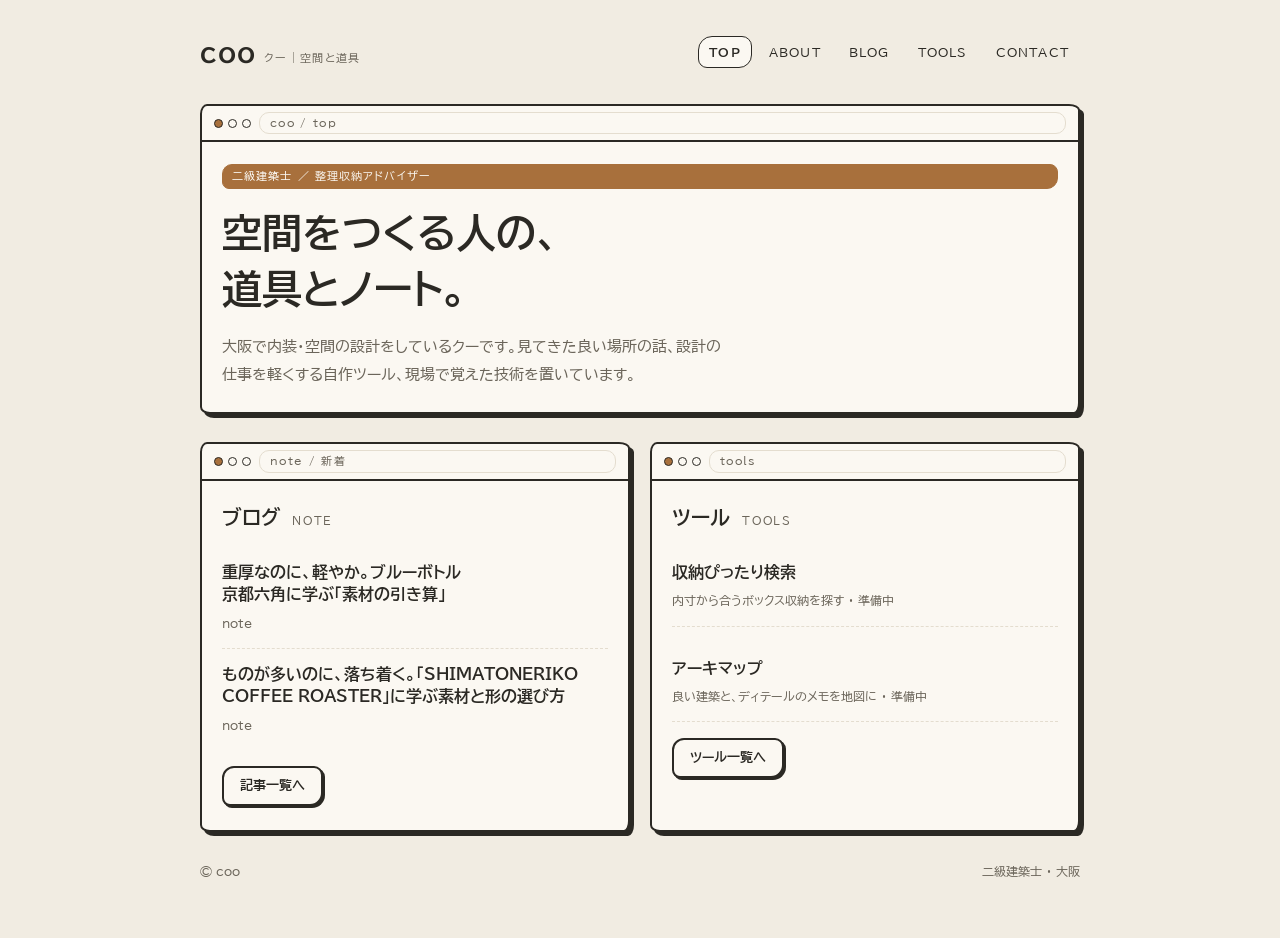
==== index.html @ 0db5dba6 "サイト初版" ====
<!doctype html>
<html lang="ja">
<head>
<meta charset="utf-8">
<meta name="viewport" content="width=device-width, initial-scale=1, viewport-fit=cover">
<title>coo｜空間と道具</title>
<meta name="description" content="大阪の内装・空間設計者クーの、ブログと設計者向けツール。">
<meta property="og:title" content="coo｜空間と道具">
<meta property="og:description" content="大阪の内装・空間設計者クーの、ブログと設計者向けツール。">
<meta property="og:type" content="website">
<link rel="preconnect" href="https://fonts.googleapis.com">
<link rel="stylesheet" href="https://fonts.googleapis.com/css2?family=BIZ+UDPGothic:wght@400;700&display=swap">
<link rel="stylesheet" href="assets/style.css">
</head>
<body>
<div class="wrap">
  <header class="head">
    <a class="logo" href="index.html">coo<small>クー｜空間と道具</small></a>
    <nav>
      <a href="index.html" aria-current="page">TOP</a>
      <a href="about.html">ABOUT</a>
      <a href="blog.html">BLOG</a>
      <a href="tools.html">TOOLS</a>
      <a href="contact.html">CONTACT</a>
    </nav>
  </header>
<main class="page">
  <section class="win hero">
    <div class="bar"><span class="dots"><i></i><i></i><i></i></span><span class="url">coo / top</span></div>
    <div class="body">
      <span class="tag oak">二級建築士 ／ 整理収納アドバイザー</span>
      <h1>空間をつくる人の、<br>道具とノート。</h1>
      <p class="lead">大阪で内装・空間の設計をしているクーです。見てきた良い場所の話、設計の仕事を軽くする自作ツール、現場で覚えた技術を置いています。</p>
    </div>
  </section>
  <div class="grid">
  <section class="win ">
    <div class="bar"><span class="dots"><i></i><i></i><i></i></span><span class="url">note / 新着</span></div>
    <div class="body">
      <div class="sec-title"><h2>ブログ</h2><span>NOTE</span></div>
      <div class="posts" data-limit="3"></div>
      <a class="btn" href="blog.html">記事一覧へ</a>
    </div>
  </section>
  <section class="win ">
    <div class="bar"><span class="dots"><i></i><i></i><i></i></span><span class="url">tools</span></div>
    <div class="body">
      <div class="sec-title"><h2>ツール</h2><span>TOOLS</span></div>
      <div class="post"><h3>収納ぴったり検索</h3><span class="meta">内寸から合うボックス収納を探す ・ 準備中</span></div>
      <div class="post"><h3>アーキマップ</h3><span class="meta">良い建築と、ディテールのメモを地図に ・ 準備中</span></div>
      <a class="btn" href="tools.html">ツール一覧へ</a>
    </div>
  </section>
  </div>
</main>
  <footer><span>© coo</span><span>二級建築士 ・ 大阪</span></footer>
</div>
<script src="assets/main.js"></script>
</body>
</html>
---- assets/style.css ----
/* Layout: 手描きの「窓」を積み重ねるROOMin流。1カラム中心、窓の中だけ2列 */
:root{
  --paper:#f1ece2; --win:#fbf8f2; --ink:#2b2924; --sub:#6b655a;
  --oak:#a8703c; --olive:#66704a; --line:#2b2924; --mute:#e4ddcf;
  --font:'BIZ UDPGothic','Hiragino Sans','Yu Gothic',sans-serif;
}
@media (prefers-color-scheme:dark){:root:not([data-theme="light"]){
  --paper:#1e1c19; --win:#28251f; --ink:#ece5d8; --sub:#a9a193;
  --oak:#d39a62; --olive:#a3ae80; --line:#ece5d8; --mute:#38342c; color-scheme:dark}}
:root[data-theme="dark"]{
  --paper:#1e1c19; --win:#28251f; --ink:#ece5d8; --sub:#a9a193;
  --oak:#d39a62; --olive:#a3ae80; --line:#ece5d8; --mute:#38342c; color-scheme:dark}

*{box-sizing:border-box}
body{background:var(--paper);color:var(--ink);font-family:var(--font);font-weight:400;
  font-size:15px;line-height:1.85;
  padding-left:max(16px,env(safe-area-inset-left,0px));padding-right:max(16px,env(safe-area-inset-right,0px));padding-block:20px 48px}
a{color:inherit}
.wrap{max-width:880px;margin:0 auto;display:flex;flex-direction:column;gap:28px}
h1,h2,h3{font-weight:700;margin:0;text-wrap:balance;line-height:1.4}
p{margin:0}

/* preview notice */
.notice{display:none;border:1.5px dashed var(--oak);color:var(--oak);font-size:12px;padding:8px 12px;border-radius:6px;line-height:1.6}

/* header */
.head{display:flex;flex-wrap:wrap;align-items:center;justify-content:space-between;gap:12px}
.logo{font-size:26px;font-weight:700;letter-spacing:.04em;text-decoration:none}
.logo small{font-size:11px;font-weight:400;color:var(--sub);margin-left:8px;letter-spacing:.12em}
nav{display:flex;flex-wrap:wrap;gap:6px}
nav a{font-size:12px;letter-spacing:.1em;text-decoration:none;padding:4px 10px;border:1.5px solid transparent;border-radius:14px 10px 13px 9px}
nav a[aria-current="page"]{border-color:var(--line);background:var(--win);font-weight:700}
nav a:hover{border-color:var(--line)}
nav a:focus-visible,.btn:focus-visible{outline:2px solid var(--oak);outline-offset:2px}
nav a.later{color:var(--sub)}
nav a.later::after{content:" ·4月";font-size:10px}

/* window */
.win{background:var(--win);border:2px solid var(--line);
  border-radius:7px 11px 6px 10px / 10px 6px 11px 7px;box-shadow:4px 4px 0 var(--line);min-width:0}
.bar{display:flex;align-items:center;gap:8px;border-bottom:2px solid var(--line);padding:6px 12px;font-size:11px;letter-spacing:.12em;color:var(--sub)}
.dots{display:flex;gap:5px}.dots i{width:9px;height:9px;border:1.5px solid var(--line);border-radius:50%}
.dots i:first-child{background:var(--oak)}
.bar .url{flex:1;min-width:0;border:1.5px solid var(--mute);border-radius:10px;padding:0 10px;overflow:hidden;white-space:nowrap;text-overflow:ellipsis}
.body{padding:22px 20px 24px;display:flex;flex-direction:column;gap:16px}

.hero h1{font-size:clamp(26px,6vw,40px)}
.hero .lead{color:var(--sub);max-width:34em}
.tag{display:inline-block;font-size:11px;letter-spacing:.1em;border:1.5px solid var(--line);border-radius:10px 8px 11px 7px;padding:1px 9px}
.tag.oak{background:var(--oak);color:var(--win);border-color:var(--oak)}
.tag.later{border-style:dashed;color:var(--oak);border-color:var(--oak)}

.grid{display:grid;grid-template-columns:repeat(auto-fit,minmax(240px,1fr));gap:20px}
.sec-title{display:flex;align-items:baseline;gap:12px;flex-wrap:wrap}
.sec-title h2{font-size:20px}
.sec-title span{font-size:11px;letter-spacing:.16em;color:var(--sub)}

.post{display:flex;flex-direction:column;gap:6px;text-decoration:none;padding:14px 0;border-bottom:1.5px dashed var(--mute)}
.post:last-child{border-bottom:0}
.post h3{font-size:16px}
.post:hover h3{text-decoration:underline;text-underline-offset:4px}
.meta{font-size:12px;color:var(--sub)}

.tool,.tool-win .body{display:flex;flex-direction:column;gap:10px}
.tool h3,.tool-win h3{font-size:17px}
.tool p,.tool-win .body p{font-size:14px;color:var(--sub)}
.swatch{height:96px;border:1.5px solid var(--line);border-radius:6px 9px 5px 8px;
  background:repeating-linear-gradient(90deg,var(--mute) 0 18px,transparent 18px 22px)}
.swatch.map{background:radial-gradient(circle at 30% 40%,var(--oak) 0 5px,transparent 6px),radial-gradient(circle at 70% 60%,var(--olive) 0 5px,transparent 6px),radial-gradient(circle at 55% 25%,var(--oak) 0 5px,transparent 6px),repeating-linear-gradient(0deg,var(--mute) 0 1px,transparent 1px 16px),repeating-linear-gradient(90deg,var(--mute) 0 1px,transparent 1px 16px)}
.swatch .dim{display:block}

.btn{display:inline-flex;align-items:center;gap:6px;font:inherit;font-size:13px;font-weight:700;text-decoration:none;
  border:2px solid var(--line);border-radius:12px 9px 13px 8px;padding:6px 16px;background:var(--win);color:var(--ink);cursor:pointer;box-shadow:2px 2px 0 var(--line);align-self:flex-start}
.btn:hover{transform:translate(1px,1px);box-shadow:1px 1px 0 var(--line)}
.btn[disabled]{opacity:.55;cursor:not-allowed}

/* about */
.profile{display:grid;grid-template-columns:120px 1fr;gap:20px;align-items:start}
@media (max-width:520px){.profile{grid-template-columns:1fr}}
.avatar{width:120px;max-width:100%;aspect-ratio:1;border:2px solid var(--line);border-radius:50% 46% 52% 48%;background:var(--mute);display:grid;place-items:center;font-size:12px;color:var(--sub)}
dl{display:grid;grid-template-columns:max-content 1fr;gap:6px 18px;margin:0;font-size:14px}
dt{color:var(--sub);font-variant-numeric:tabular-nums}
dd{margin:0}
.hidden-later{border:1.5px dashed var(--oak);border-radius:6px;padding:12px 14px;display:flex;flex-direction:column;gap:6px}

/* form */
form{display:flex;flex-direction:column;gap:12px;max-width:520px}
label{font-size:13px;font-weight:700;display:flex;flex-direction:column;gap:4px}
input,textarea,select{font:inherit;font-weight:400;color:var(--ink);background:var(--paper);border:1.5px solid var(--line);border-radius:6px 8px 5px 7px;padding:8px 10px;width:100%}
textarea{min-height:120px;resize:vertical}

footer{font-size:12px;color:var(--sub);display:flex;flex-wrap:wrap;gap:8px 18px;justify-content:space-between}

.page{display:flex;flex-direction:column;gap:28px}
@media (prefers-reduced-motion:no-preference){.page{animation:in .35s ease-out}}
@keyframes in{from{transform:translateY(6px)}to{transform:none}}
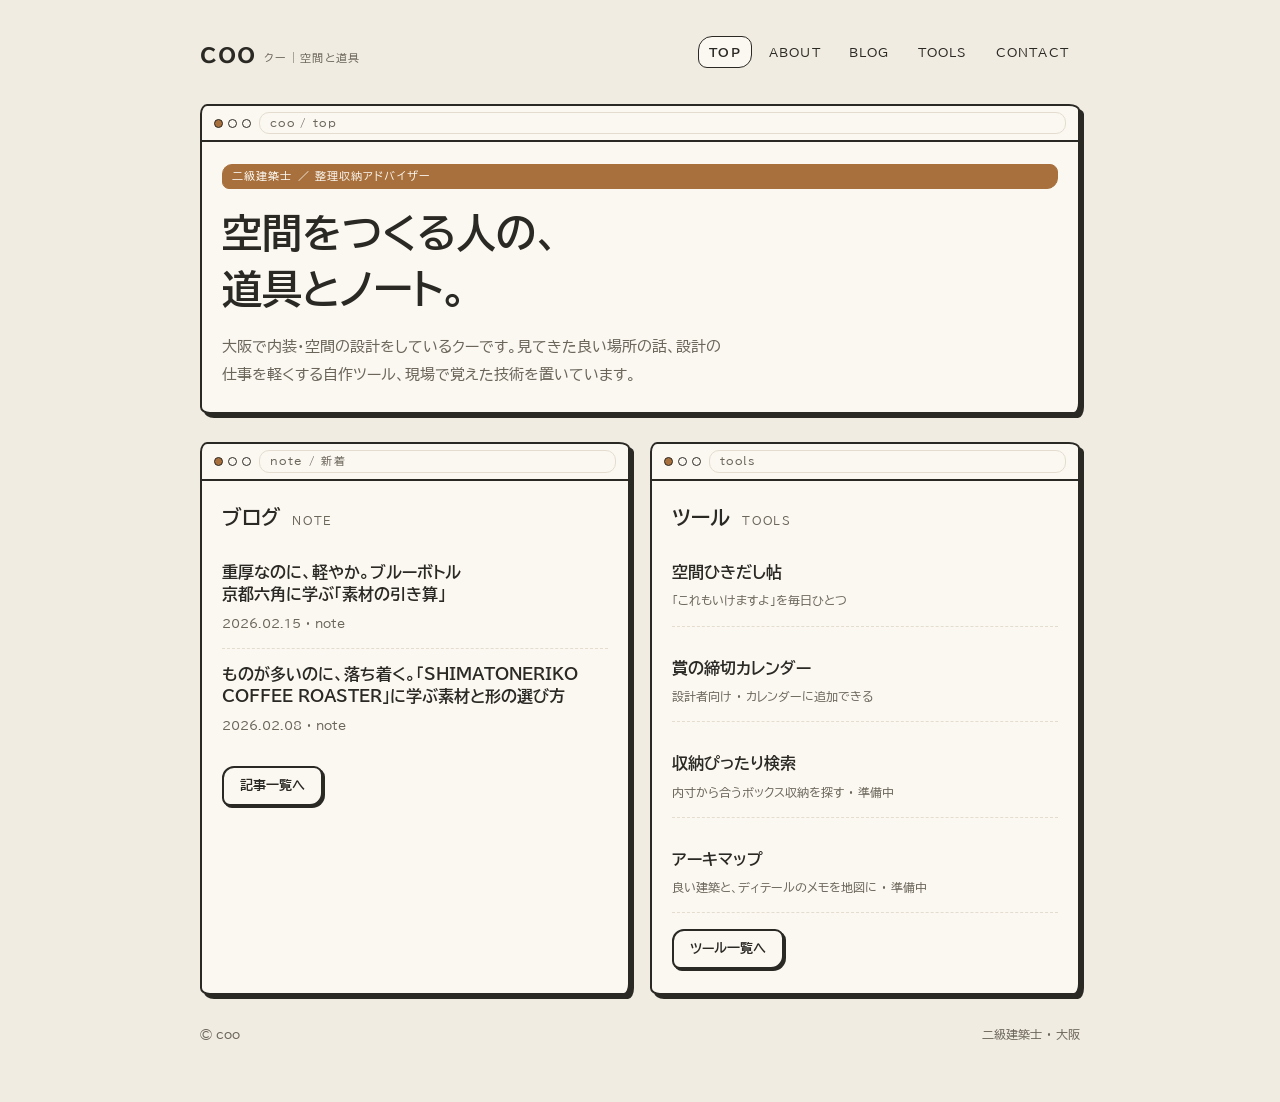
==== commit 95aa2597: "空間ひきだし帖・賞の締切カレンダー・おすすめのページと、毎日0時すぎに反映する自動処理 Co-Authored-By: Claude Opus 5.5 <noreply@anthropic.com> " ====
--- a/index.html
+++ b/index.html
@@ -46,6 +46,8 @@
     <div class="bar"><span class="dots"><i></i><i></i><i></i></span><span class="url">tools</span></div>
     <div class="body">
       <div class="sec-title"><h2>ツール</h2><span>TOOLS</span></div>
+      <a class="post" href="hikidashi.html"><h3>空間ひきだし帖</h3><span class="meta">「これもいけますよ」を毎日ひとつ</span></a>
+      <a class="post" href="awards.html"><h3>賞の締切カレンダー</h3><span class="meta">設計者向け ・ カレンダーに追加できる</span></a>
       <div class="post"><h3>収納ぴったり検索</h3><span class="meta">内寸から合うボックス収納を探す ・ 準備中</span></div>
       <div class="post"><h3>アーキマップ</h3><span class="meta">良い建築と、ディテールのメモを地図に ・ 準備中</span></div>
       <a class="btn" href="tools.html">ツール一覧へ</a>
--- a/assets/style.css
+++ b/assets/style.css
@@ -94,3 +94,40 @@
 .page{display:flex;flex-direction:column;gap:28px}
 @media (prefers-reduced-motion:no-preference){.page{animation:in .35s ease-out}}
 @keyframes in{from{transform:translateY(6px)}to{transform:none}}
+
+/* 空間ひきだし帖（hikidashi.html・awards.html・recommend.html） */
+:root{--k-item:#3E6FA8;--k-detail:#B4580C;--k-law:#3B7A57;--k-rec:#7A4F9A}
+@media (prefers-color-scheme:dark){:root:not([data-theme="light"]){--k-item:#8DB0DE;--k-detail:#E79A5E;--k-law:#86C3A0;--k-rec:#C29BDD}}
+:root[data-theme="dark"]{--k-item:#8DB0DE;--k-detail:#E79A5E;--k-law:#86C3A0;--k-rec:#C29BDD}
+.k-item{--k:var(--k-item)}.k-detail{--k:var(--k-detail)}.k-law{--k:var(--k-law)}.k-rec{--k:var(--k-rec)}
+.hk-tools{display:flex;flex-wrap:wrap;gap:8px;align-items:center}
+.hk-tools button{font:inherit;font-size:13px;font-weight:700;border:2px solid var(--k,var(--line));color:var(--k,var(--ink));background:var(--win);border-radius:12px 9px 13px 8px;padding:5px 14px;cursor:pointer;min-height:40px}
+.hk-tools button[aria-pressed="true"]{background:var(--k,var(--ink));color:var(--win)}
+.hk-tools label{flex:1 1 200px;flex-direction:row;align-items:center;gap:8px;font-weight:400;color:var(--sub);white-space:nowrap}
+.hk-tools input{min-width:0}
+.hk-tools input{max-width:260px}
+.hk-count{display:flex;gap:10px;flex-wrap:wrap}
+.hk-count span{font-size:12px;color:var(--sub)}
+.hk-count b{font-size:20px;color:var(--k);margin-left:4px}
+.hk-grid{display:grid;grid-template-columns:repeat(auto-fill,minmax(250px,1fr));gap:20px}
+.hk-card{background:var(--win);border:2px solid var(--line);border-top:7px solid var(--k);border-radius:7px 11px 6px 10px / 10px 6px 11px 7px;box-shadow:4px 4px 0 var(--line);padding:16px;display:flex;flex-direction:column;gap:8px;min-width:0}
+.hk-card .top{display:flex;justify-content:space-between;align-items:center;font-size:12px}
+.hk-card .kind{font-weight:700;color:var(--k)}
+.hk-card .no{color:var(--sub);font-variant-numeric:tabular-nums}
+.hk-card img{width:100%;max-width:100%;aspect-ratio:4/3;object-fit:contain;background:#fff;border:1.5px solid var(--mute);border-radius:6px}
+.hk-card .q{font-size:13px;color:var(--sub)}
+.hk-card .a{font-size:17px;font-weight:700;line-height:1.5;color:var(--k);overflow-wrap:anywhere}
+.hk-card .b{font-size:14px;overflow-wrap:anywhere}
+.hk-card .foot{margin-top:auto;font-size:12px;color:var(--sub);display:flex;flex-direction:column;gap:2px}
+.hk-card .foot a{color:var(--k);font-weight:700}
+.hk-empty{color:var(--sub);font-size:14px}
+.hk-notes{font-size:12px;color:var(--sub);line-height:1.8;border-top:1.5px dashed var(--mute);padding-top:12px}
+.hk-award{display:grid;grid-template-columns:7.5em 1fr;gap:4px 14px;padding:12px 0;border-bottom:1.5px dashed var(--mute)}
+.hk-award:last-child{border-bottom:0}
+.hk-award .d{font-weight:700;font-variant-numeric:tabular-nums}
+.hk-award .d small{display:block;font-weight:400;color:var(--oak);font-size:11px}
+.hk-award .n{min-width:0;overflow-wrap:anywhere}
+.hk-award .n a{font-weight:700}
+.hk-award .m{font-size:12px;color:var(--sub)}
+.hk-sub{display:flex;flex-wrap:wrap;gap:10px}
+.hk-url{font-size:12px;color:var(--sub);word-break:break-all;user-select:all;background:var(--paper);border:1.5px solid var(--mute);border-radius:6px;padding:6px 10px}
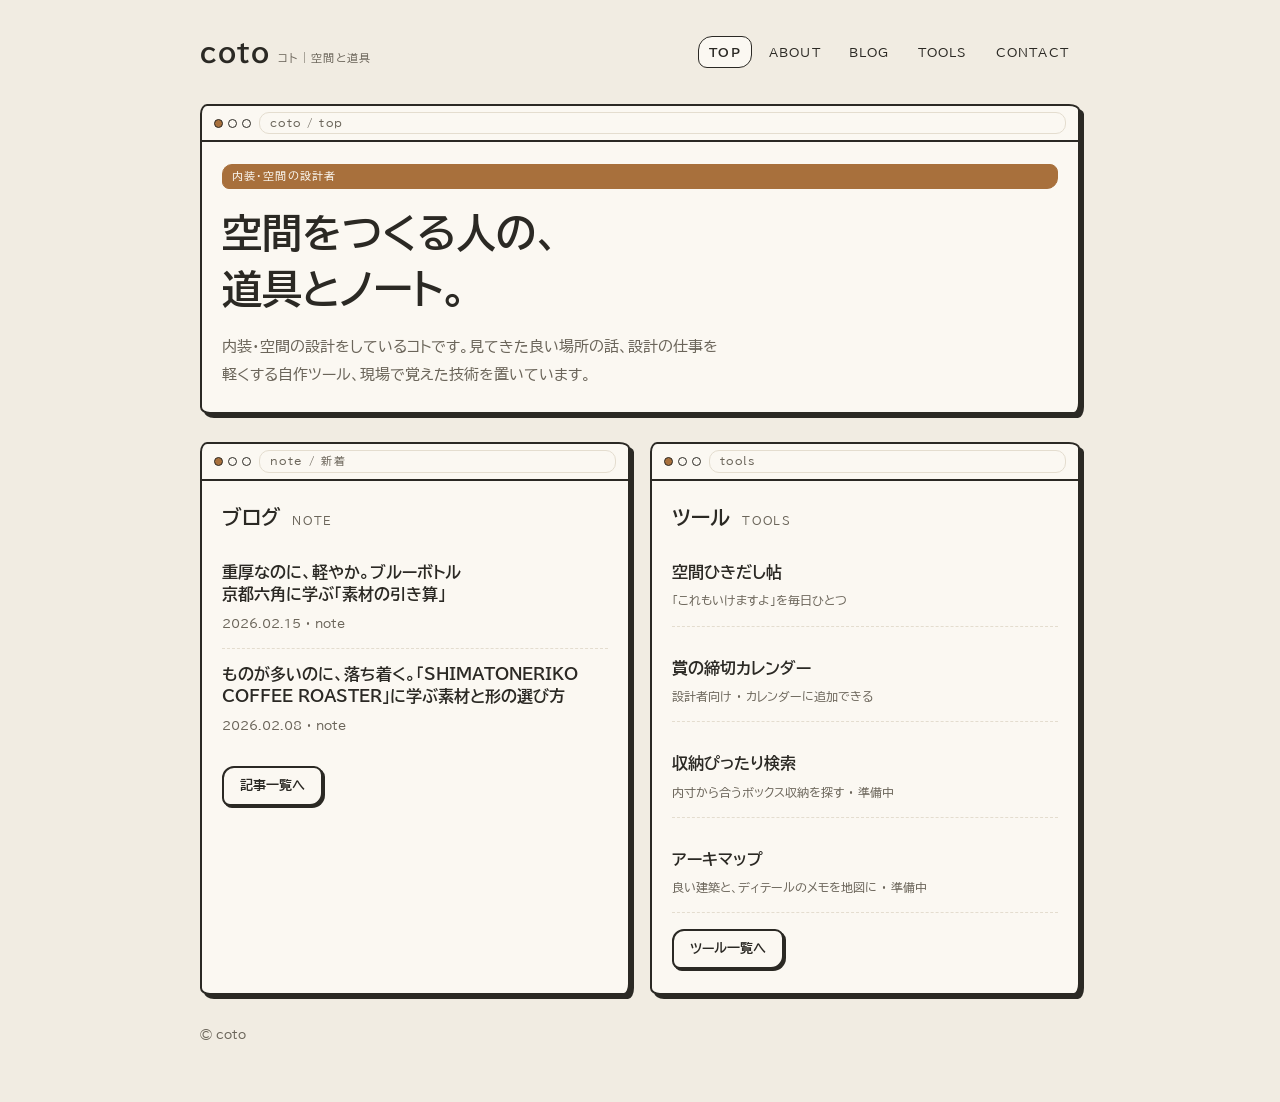
==== commit 3e163bd1: "サイト名を coto に。noteのURL更新、お問い合わせをインスタDMに、地域・資格の表記を削除" ====
--- a/index.html
+++ b/index.html
@@ -3,10 +3,10 @@
 <head>
 <meta charset="utf-8">
 <meta name="viewport" content="width=device-width, initial-scale=1, viewport-fit=cover">
-<title>coo｜空間と道具</title>
-<meta name="description" content="大阪の内装・空間設計者クーの、ブログと設計者向けツール。">
-<meta property="og:title" content="coo｜空間と道具">
-<meta property="og:description" content="大阪の内装・空間設計者クーの、ブログと設計者向けツール。">
+<title>coto｜空間と道具</title>
+<meta name="description" content="内装・空間設計者コトの、ブログと設計者向けツール。">
+<meta property="og:title" content="coto｜空間と道具">
+<meta property="og:description" content="内装・空間設計者コトの、ブログと設計者向けツール。">
 <meta property="og:type" content="website">
 <link rel="preconnect" href="https://fonts.googleapis.com">
 <link rel="stylesheet" href="https://fonts.googleapis.com/css2?family=BIZ+UDPGothic:wght@400;700&display=swap">
@@ -15,7 +15,7 @@
 <body>
 <div class="wrap">
   <header class="head">
-    <a class="logo" href="index.html">coo<small>クー｜空間と道具</small></a>
+    <a class="logo" href="index.html">coto<small>コト｜空間と道具</small></a>
     <nav>
       <a href="index.html" aria-current="page">TOP</a>
       <a href="about.html">ABOUT</a>
@@ -26,11 +26,11 @@
   </header>
 <main class="page">
   <section class="win hero">
-    <div class="bar"><span class="dots"><i></i><i></i><i></i></span><span class="url">coo / top</span></div>
+    <div class="bar"><span class="dots"><i></i><i></i><i></i></span><span class="url">coto / top</span></div>
     <div class="body">
-      <span class="tag oak">二級建築士 ／ 整理収納アドバイザー</span>
+      <span class="tag oak">内装・空間の設計者</span>
       <h1>空間をつくる人の、<br>道具とノート。</h1>
-      <p class="lead">大阪で内装・空間の設計をしているクーです。見てきた良い場所の話、設計の仕事を軽くする自作ツール、現場で覚えた技術を置いています。</p>
+      <p class="lead">内装・空間の設計をしているコトです。見てきた良い場所の話、設計の仕事を軽くする自作ツール、現場で覚えた技術を置いています。</p>
     </div>
   </section>
   <div class="grid">
@@ -55,7 +55,7 @@
   </section>
   </div>
 </main>
-  <footer><span>© coo</span><span>二級建築士 ・ 大阪</span></footer>
+  <footer><span>© coto</span></footer>
 </div>
 <script src="assets/main.js"></script>
 </body>
--- a/assets/style.css
+++ b/assets/style.css
@@ -115,6 +115,7 @@
 .hk-card .kind{font-weight:700;color:var(--k)}
 .hk-card .no{color:var(--sub);font-variant-numeric:tabular-nums}
 .hk-card img{width:100%;max-width:100%;aspect-ratio:4/3;object-fit:contain;background:#fff;border:1.5px solid var(--mute);border-radius:6px}
+.hk-card img.il{object-fit:cover;object-position:center;aspect-ratio:16/10}
 .hk-card .q{font-size:13px;color:var(--sub)}
 .hk-card .a{font-size:17px;font-weight:700;line-height:1.5;color:var(--k);overflow-wrap:anywhere}
 .hk-card .b{font-size:14px;overflow-wrap:anywhere}
